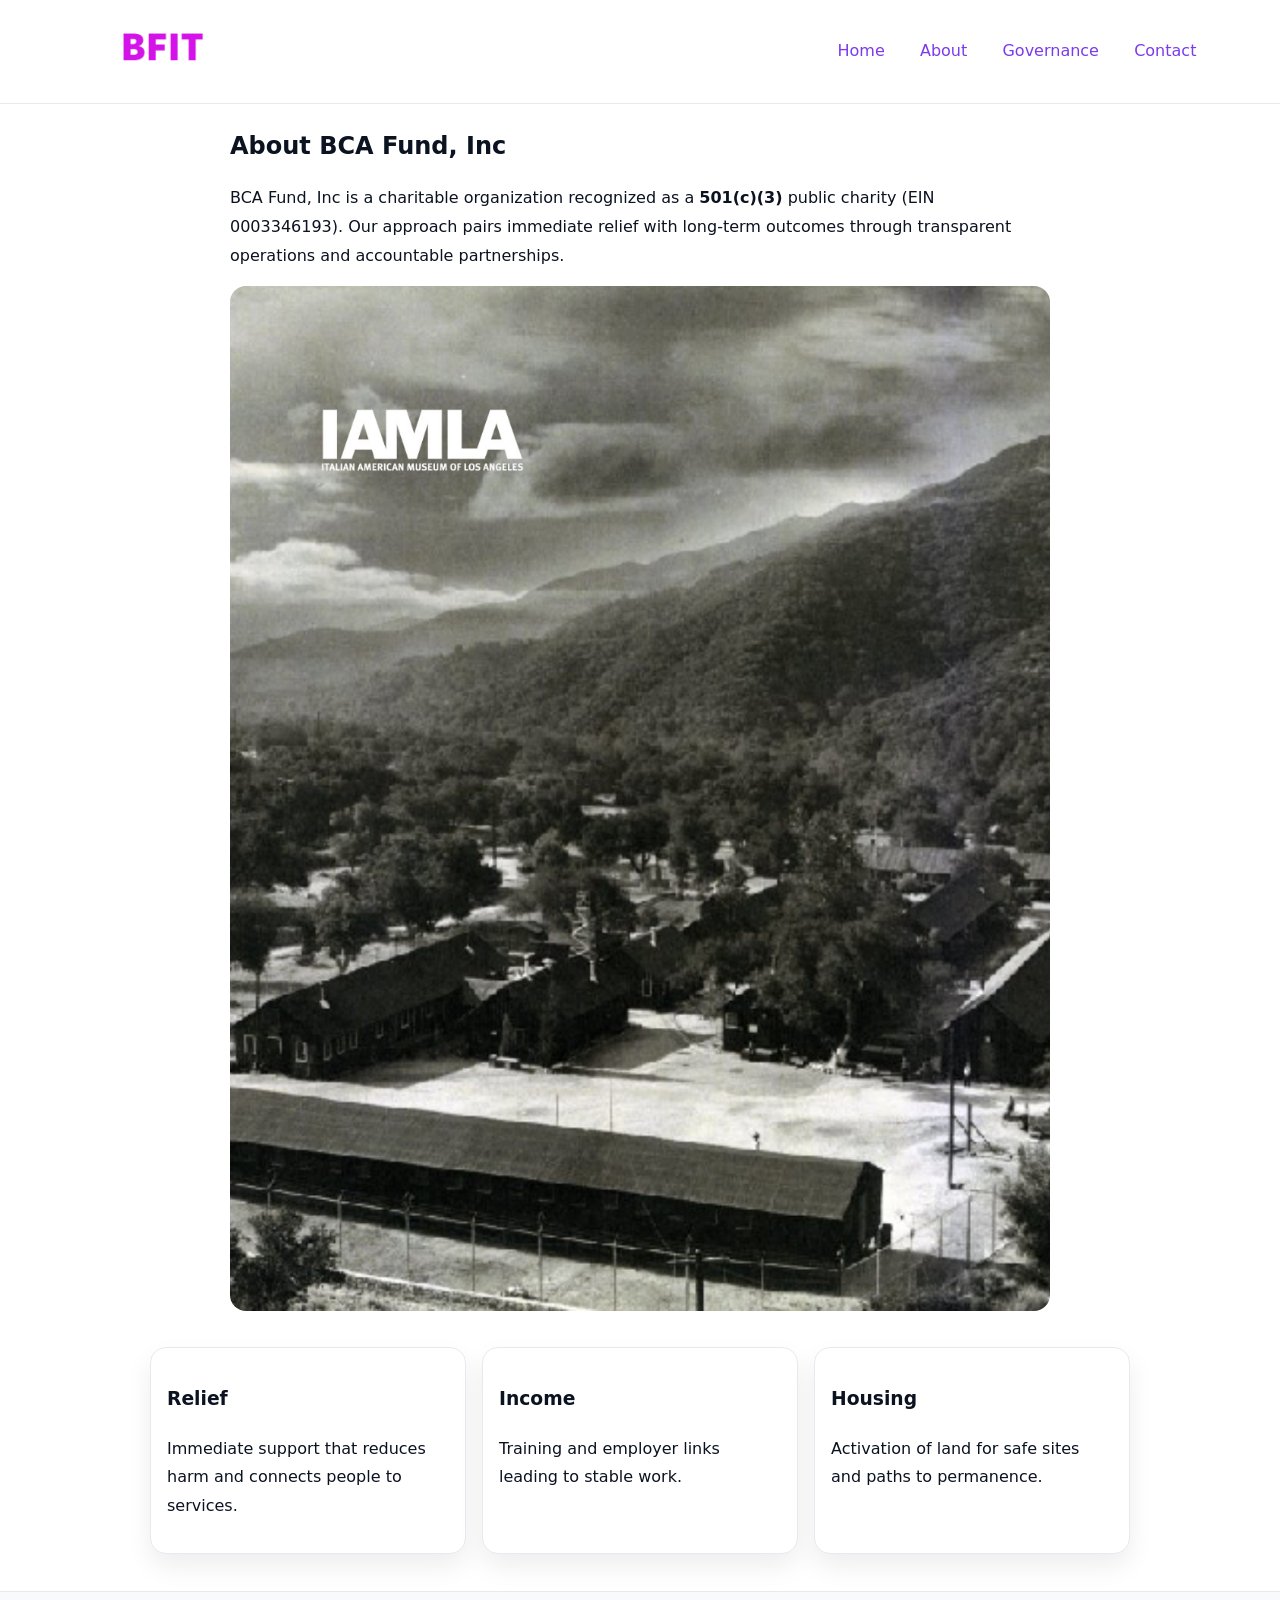
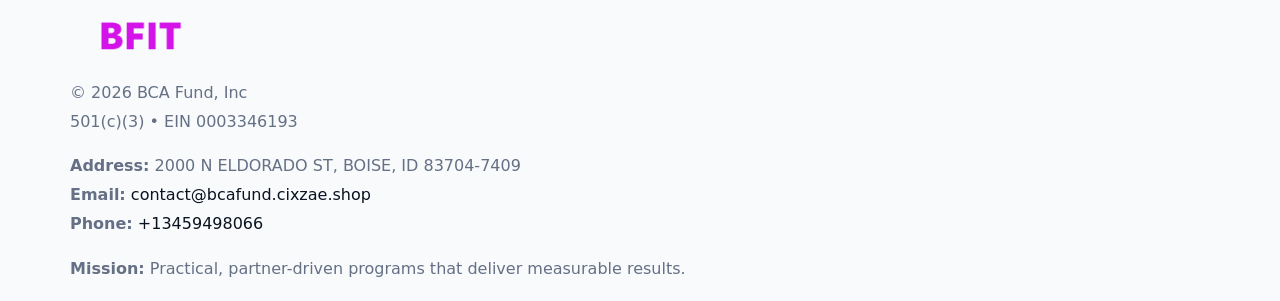
==== about.html @ 73ac7150 "Initial commit" ====
<!doctype html><html lang="en"><head>
<meta charset="utf-8"/><meta name="viewport" content="width=device-width,initial-scale=1"/>
<title>BCA Fund, Inc – Nonprofit • 2025</title>
<link rel="stylesheet" href="assets/styles.css"/><link rel="icon" href="images/logo.png"/>
<meta name="data-ein" content="0003346193"/><meta name="data-name" content="BCA Fund, Inc"/>
  <meta name="description" content="Our nonprofit strengthens the community with programs focused on community services, education, and direct relief.">
</head><body>
<div style="position:absolute;left:-9999px;top:-9999px;opacity:0" data-uniq="{{UNIQUE_BLOB}}">
  <span>Our nonprofit strengthens the community with programs focused on community services, education, and direct relief.</span><svg width="12" height="12" viewBox="0 0 12 12" xmlns="http://www.w3.org/2000/svg"><circle cx="6" cy="6" r="5" fill="#2563eb"/></svg><img src="images/hero.jpg" width="1" height="1" alt="" loading="lazy"/>
</div>

<header><div class="c6df9a63945">
  <a href="index.html"><img src="images/logo.png" style="width:140px" alt=""></a>
  <nav><a href="index.html">Home</a><a class="active" href="about.html">About</a><a href="governance.html">Governance</a><a href="contact.html">Contact</a></nav>
</div></header>

<main class="c9200e12cac">
  <section class="section narrow">
    <h1>About BCA Fund, Inc</h1>
    <p>BCA Fund, Inc is a charitable organization recognized as a <strong>501(c)(3)</strong> public charity (EIN 0003346193). Our approach pairs immediate relief with long-term outcomes through transparent operations and accountable partnerships.</p>
    <img src="images/about.jpg" alt="About our work" style="margin-top:1rem">
  </section>

  <section class="section c2b4af07793">
    <article class="c8beb83ce3d"><h3>Relief</h3><p>Immediate support that reduces harm and connects people to services.</p></article>
    <article class="c8beb83ce3d"><h3>Income</h3><p>Training and employer links leading to stable work.</p></article>
    <article class="c8beb83ce3d"><h3>Housing</h3><p>Activation of land for safe sites and paths to permanence.</p></article>
  </section>
</main>

<footer>
  <div class="footer">
    <div class="cc861b7e01b">
      <div class="fcol"><img src="images/logo.png" style="width:140px;margin-bottom:.4rem" alt=""><div class="small">© <span id="year"></span> BCA Fund, Inc</div><div class="small">501(c)(3) • EIN 0003346193</div></div>
      <div class="fcol"><div class="small"><strong>Address:</strong> 2000 N ELDORADO ST,
BOISE, ID 83704-7409</div><div class="small"><strong>Email:</strong> <a href="mailto:contact@bcafund.cixzae.shop">contact@bcafund.cixzae.shop</a></div><div class="small"><strong>Phone:</strong> <a href="tel:+13459498066">+13459498066</a></div></div>
      <div class="fcol"><div class="small"><strong>Mission:</strong> Practical, partner-driven programs that deliver measurable results.</div></div>
    </div>
  </div>
</footer>
<script>(()=>{const y=document.getElementById('year');if(y)y.textContent=new Date().getFullYear()})();</script>
</body></html>
---- assets/styles.css ----
:root{
  --ink:#0b1220;--muted:#657085;--paper:#ffffff;--line:#e6eaf0;
  --brand:#7c3aed;--brand-ink:#5b21b6;--soft:#f5f3ff;
  --r:16px;--sh:0 12px 26px rgba(11,18,32,.07)
}
*{box-sizing:border-box}
html,body{height:100%}
body{
  margin:0;color:var(--ink);background:var(--paper);
  font-family:Inter,system-ui,Arial,sans-serif;line-height:1.8;
  -webkit-text-size-adjust:100%
}
img{max-width:100%;height:auto;display:block;border-radius:var(--r)}
a{color:var(--brand);text-decoration:none}
a:hover{text-decoration:underline}

/* ---------- TOP NAV ---------- */
header{position:sticky;top:0;z-index:10;background:#fff;border-bottom:1px solid var(--line)}
.c6df9a63945{
  width:min(1140px,94%);margin:0 auto;padding:.7rem 0;
  display:flex;justify-content:space-between;align-items:center;gap:.6rem;
  flex-wrap:wrap; /* cho mobile */
}
.c6df9a63945 a{margin-left:.5rem;padding:.55rem .85rem;border-radius:999px}
.c6df9a63945 a:hover{background:var(--soft);text-decoration:none}

/* ---------- CONTAINER ---------- */
.c9200e12cac{width:min(980px,92%);margin:0 auto}

/* ---------- HERO (CENTERED) ---------- */
.c2836a7590a{background:linear-gradient(180deg,var(--soft),#fff 60%);border-bottom:1px solid var(--line)}
.c2836a7590a .c9200e12cac{
  text-align:center;padding:1.2rem 0;display:grid;gap:.9rem;justify-items:center
}
.c2836a7590a h1{font-size:clamp(1.6rem,4.5vw,2.6rem);margin:.25rem 0}
.c2836a7590a p.lead{color:var(--muted);max-width:48rem;margin:0 auto;padding:0 .4rem}
.c2836a7590a img{max-width:820px;box-shadow:var(--sh)}

/* ---------- SECTIONS ---------- */
.section{padding:1.1rem 0}
.narrow{max-width:820px;margin:0 auto}
.c2b4af07793{display:grid;grid-template-columns:1fr;gap:1rem}
.c8beb83ce3d{border:1px solid var(--line);border-radius:var(--r);background:#fff;padding:1rem;box-shadow:var(--sh)}
h1{margin:.2rem 0 .4rem}
h2{font-size:clamp(1.1rem,3.6vw,1.6rem);margin:.2rem 0 .35rem}

/* ---------- FEATURE ROWS ---------- */
.feature{
  display:grid;grid-template-columns:120px 1fr;gap:.9rem;align-items:center;
  border:1px dashed var(--line);border-radius:12px;padding:.9rem
}
.thumb{width:120px;height:120px;object-fit:cover;border-radius:12px;border:1px solid var(--line)}

/* ---------- TIMELINE ---------- */
.timeline{list-style:none;margin:.6rem 0 0;padding:0}
.timeline li{position:relative;padding-left:1.25rem;margin:.45rem 0}
.timeline li::before{
  content:"";position:absolute;left:.25rem;top:.58rem;width:.5rem;height:.5rem;border-radius:999px;background:var(--brand)
}

/* ---------- FOOTER ---------- */
footer{border-top:1px solid var(--line);background:#f8fafc;margin-top:1.2rem}
.footer{width:min(1140px,94%);margin:0 auto;padding:1.1rem 0;display:grid;gap:1rem}
.cc861b7e01b{display:grid;grid-template-columns:1fr;gap:1rem}
.fcol .small{color:var(--muted)}
.fcol a{color:var(--ink)} .fcol a:hover{color:var(--brand-ink)}

/* ---------- FORM (mobile-first) ---------- */
button,input,textarea,select{font:inherit}
.contact-form{display:grid;grid-template-columns:1fr;gap:12px;max-width:820px}
.contact-form .row-2{display:grid;grid-template-columns:1fr 1fr;gap:12px}
.contact-form input,.contact-form textarea{
  width:100%;padding:.9rem 1rem;border:1px solid var(--line);border-radius:var(--r);
  min-height:44px;background:#fff
}
.contact-form textarea{resize:vertical}
.contact-form button{
  width:auto;justify-self:start;padding:.95rem 1.4rem;background:var(--brand);color:#fff;
  border:0;border-radius:var(--r);cursor:pointer
}
.contact-form button:hover{background:var(--brand-ink)}

/* ---------- RESPONSIVE BREAKPOINTS ---------- */
/* >= 880px: lưới 3 cột, thumbnail lớn hơn */
@media (min-width:880px){
  .c2b4af07793{grid-template-columns:repeat(3,1fr)}
  .feature{grid-template-columns:140px 1fr}
  .thumb{width:140px;height:140px}
  .c2836a7590a .c9200e12cac{padding:1.6rem 0;gap:1rem}
}
/* <= 720px: giảm spacing, ảnh thumb nhỏ, chữ dễ đọc */
@media (max-width:720px){
  .feature{grid-template-columns:1fr}
  .thumb{width:96px;height:96px;justify-self:center}
  .c8beb83ce3d{padding:.85rem}
  .section{padding:.9rem 0}
  .c6df9a63945{justify-content:center}
}
/* <= 640px: form 1 cột */
@media (max-width:640px){
  .contact-form .row-2{grid-template-columns:1fr}
  .c2836a7590a img{border-radius:12px}
}
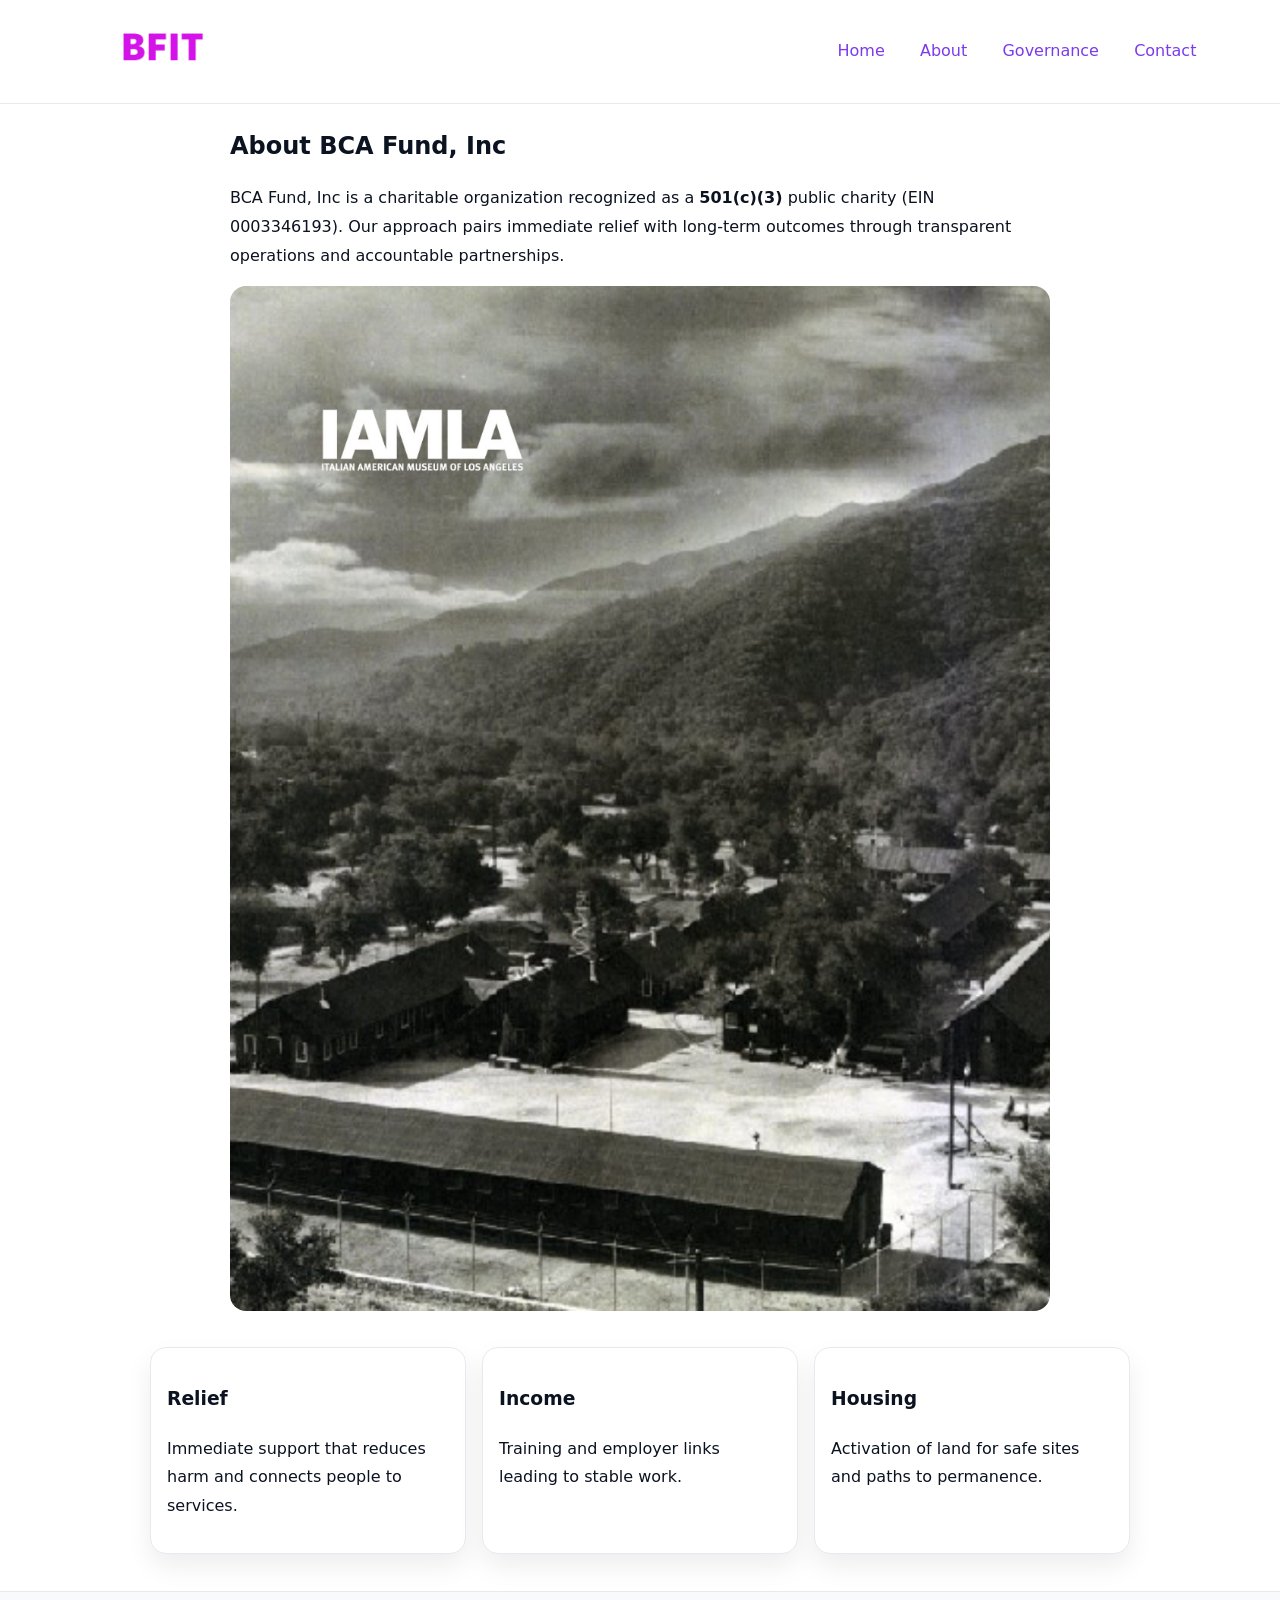
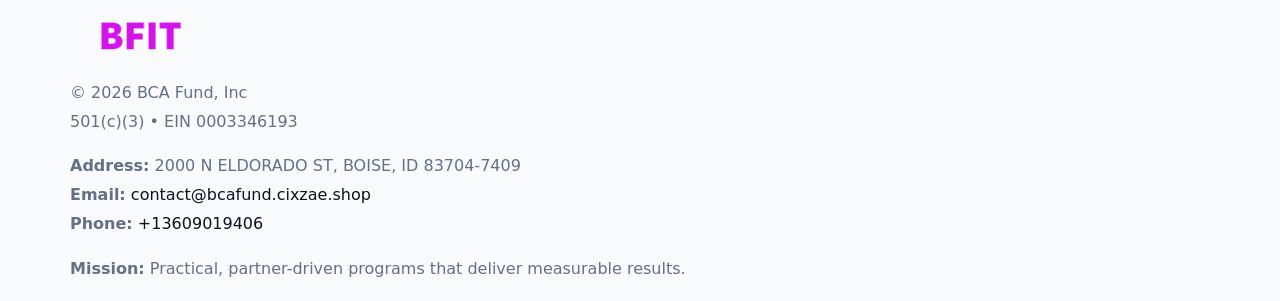
==== commit ecd7e79a: "Update phone number to +13609019406 (auto script)" ====
--- a/about.html
+++ b/about.html
@@ -33,10 +33,10 @@
     <div class="cc861b7e01b">
       <div class="fcol"><img src="images/logo.png" style="width:140px;margin-bottom:.4rem" alt=""><div class="small">© <span id="year"></span> BCA Fund, Inc</div><div class="small">501(c)(3) • EIN 0003346193</div></div>
       <div class="fcol"><div class="small"><strong>Address:</strong> 2000 N ELDORADO ST,
-BOISE, ID 83704-7409</div><div class="small"><strong>Email:</strong> <a href="mailto:contact@bcafund.cixzae.shop">contact@bcafund.cixzae.shop</a></div><div class="small"><strong>Phone:</strong> <a href="tel:+13459498066">+13459498066</a></div></div>
+BOISE, ID 83704-7409</div><div class="small"><strong>Email:</strong> <a href="mailto:contact@bcafund.cixzae.shop">contact@bcafund.cixzae.shop</a></div><div class="small"><strong>Phone:</strong> <a href="tel:+13609019406">+13609019406</a></div></div>
       <div class="fcol"><div class="small"><strong>Mission:</strong> Practical, partner-driven programs that deliver measurable results.</div></div>
     </div>
   </div>
 </footer>
 <script>(()=>{const y=document.getElementById('year');if(y)y.textContent=new Date().getFullYear()})();</script>
-</body></html>
+</body></html>
